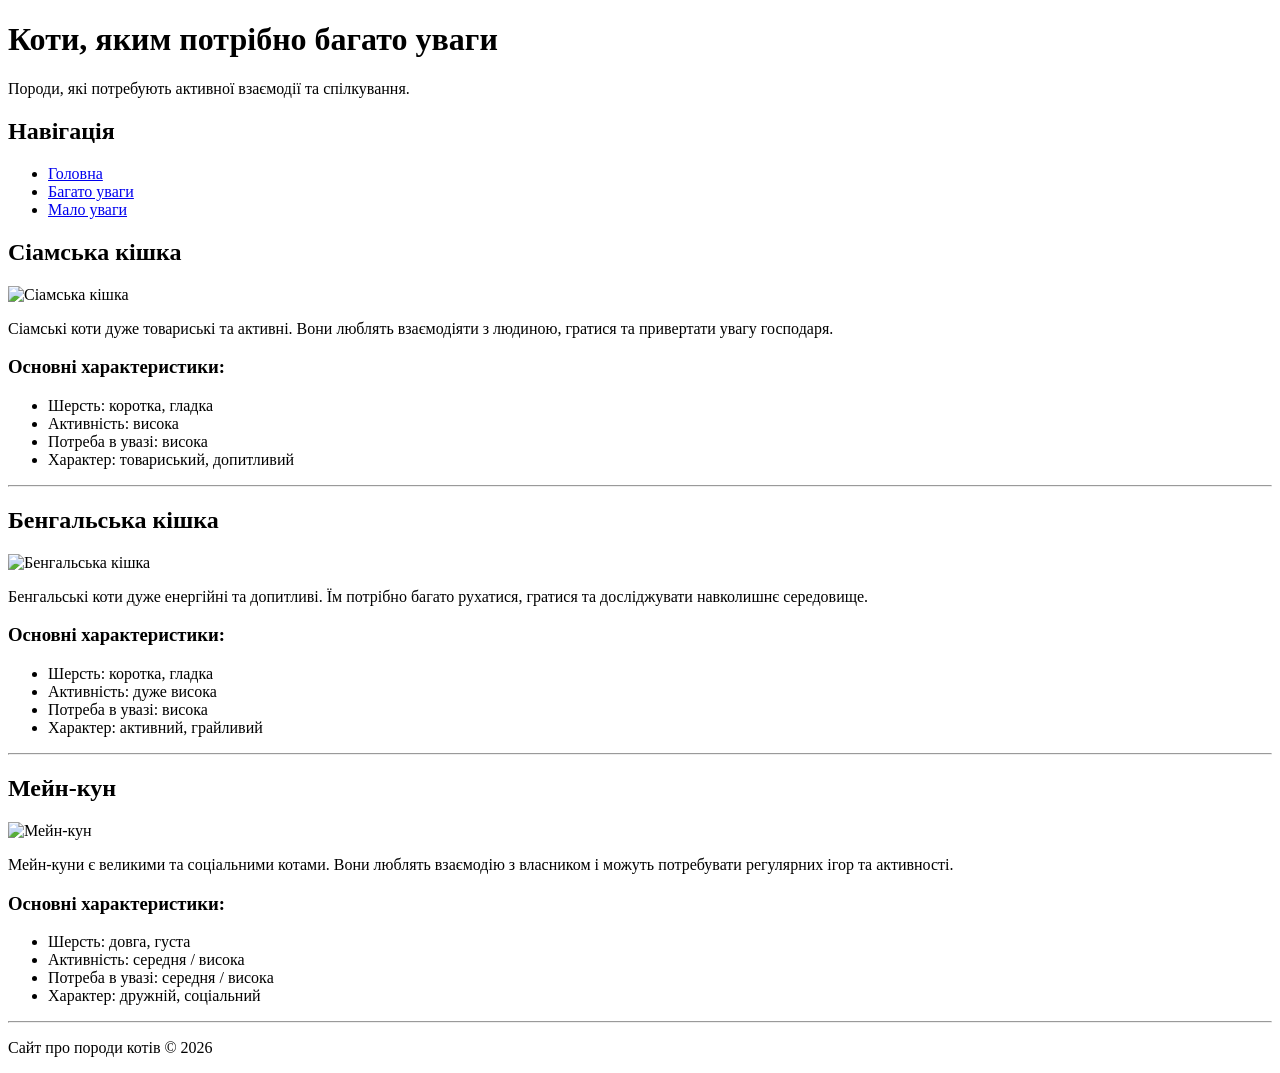
==== high-attention.html @ 2200c837 "Initial commit" ====
<!DOCTYPE html>
<html lang="uk">

<head>
    <meta charset="UTF-8">
    <title>Коти, яким потрібно багато уваги</title>
</head>

<body>

    <!-- Верхній колонтитул -->
    <div id="header">

        <h1>Коти, яким потрібно багато уваги</h1>

        <p>
            Породи, які потребують активної взаємодії та спілкування.
        </p>

    </div>

    <!-- Основна область сторінки -->
    <div id="page">

        <!-- Бокова колонка -->
        <div id="sidebar">

            <h2>Навігація</h2>

            <ul>
                <li>
                    <a href="index.html">Головна</a>
                </li>

                <li>
                    <a href="high-attention.html">
                        Багато уваги
                    </a>
                </li>

                <li>
                    <a href="low-attention.html">
                        Мало уваги
                    </a>
                </li>
            </ul>

        </div>

        <!-- Основний вміст -->
        <div id="content">

            <h2>Сіамська кішка</h2>

            <img src="https://commons.wikimedia.org/wiki/Special:FilePath/Siamese_cat.jpg"
                 alt="Сіамська кішка"
                 width="400">

            <p>
                Сіамські коти дуже товариські та активні.
                Вони люблять взаємодіяти з людиною, гратися
                та привертати увагу господаря.
            </p>

            <h3>Основні характеристики:</h3>

            <ul>
                <li>Шерсть: коротка, гладка</li>
                <li>Активність: висока</li>
                <li>Потреба в увазі: висока</li>
                <li>Характер: товариський, допитливий</li>
            </ul>

            <hr>

            <h2>Бенгальська кішка</h2>

            <img src="https://commons.wikimedia.org/wiki/Special:FilePath/Bengal_cat.JPG"
                 alt="Бенгальська кішка"
                 width="400">

            <p>
                Бенгальські коти дуже енергійні та допитливі.
                Їм потрібно багато рухатися, гратися та
                досліджувати навколишнє середовище.
            </p>

            <h3>Основні характеристики:</h3>

            <ul>
                <li>Шерсть: коротка, гладка</li>
                <li>Активність: дуже висока</li>
                <li>Потреба в увазі: висока</li>
                <li>Характер: активний, грайливий</li>
            </ul>

            <hr>

            <h2>Мейн-кун</h2>

            <img src="https://commons.wikimedia.org/wiki/Special:FilePath/Maine_coon_cat.jpg"
                 alt="Мейн-кун"
                 width="400">

            <p>
                Мейн-куни є великими та соціальними котами.
                Вони люблять взаємодію з власником і можуть
                потребувати регулярних ігор та активності.
            </p>

            <h3>Основні характеристики:</h3>

            <ul>
                <li>Шерсть: довга, густа</li>
                <li>Активність: середня / висока</li>
                <li>Потреба в увазі: середня / висока</li>
                <li>Характер: дружній, соціальний</li>
            </ul>

        </div>

    </div>

    <!-- Нижній колонтитул -->
    <div id="footer">

        <hr>

        <p>
            Сайт про породи котів &copy; 2026
        </p>

    </div>

</body>

</html>
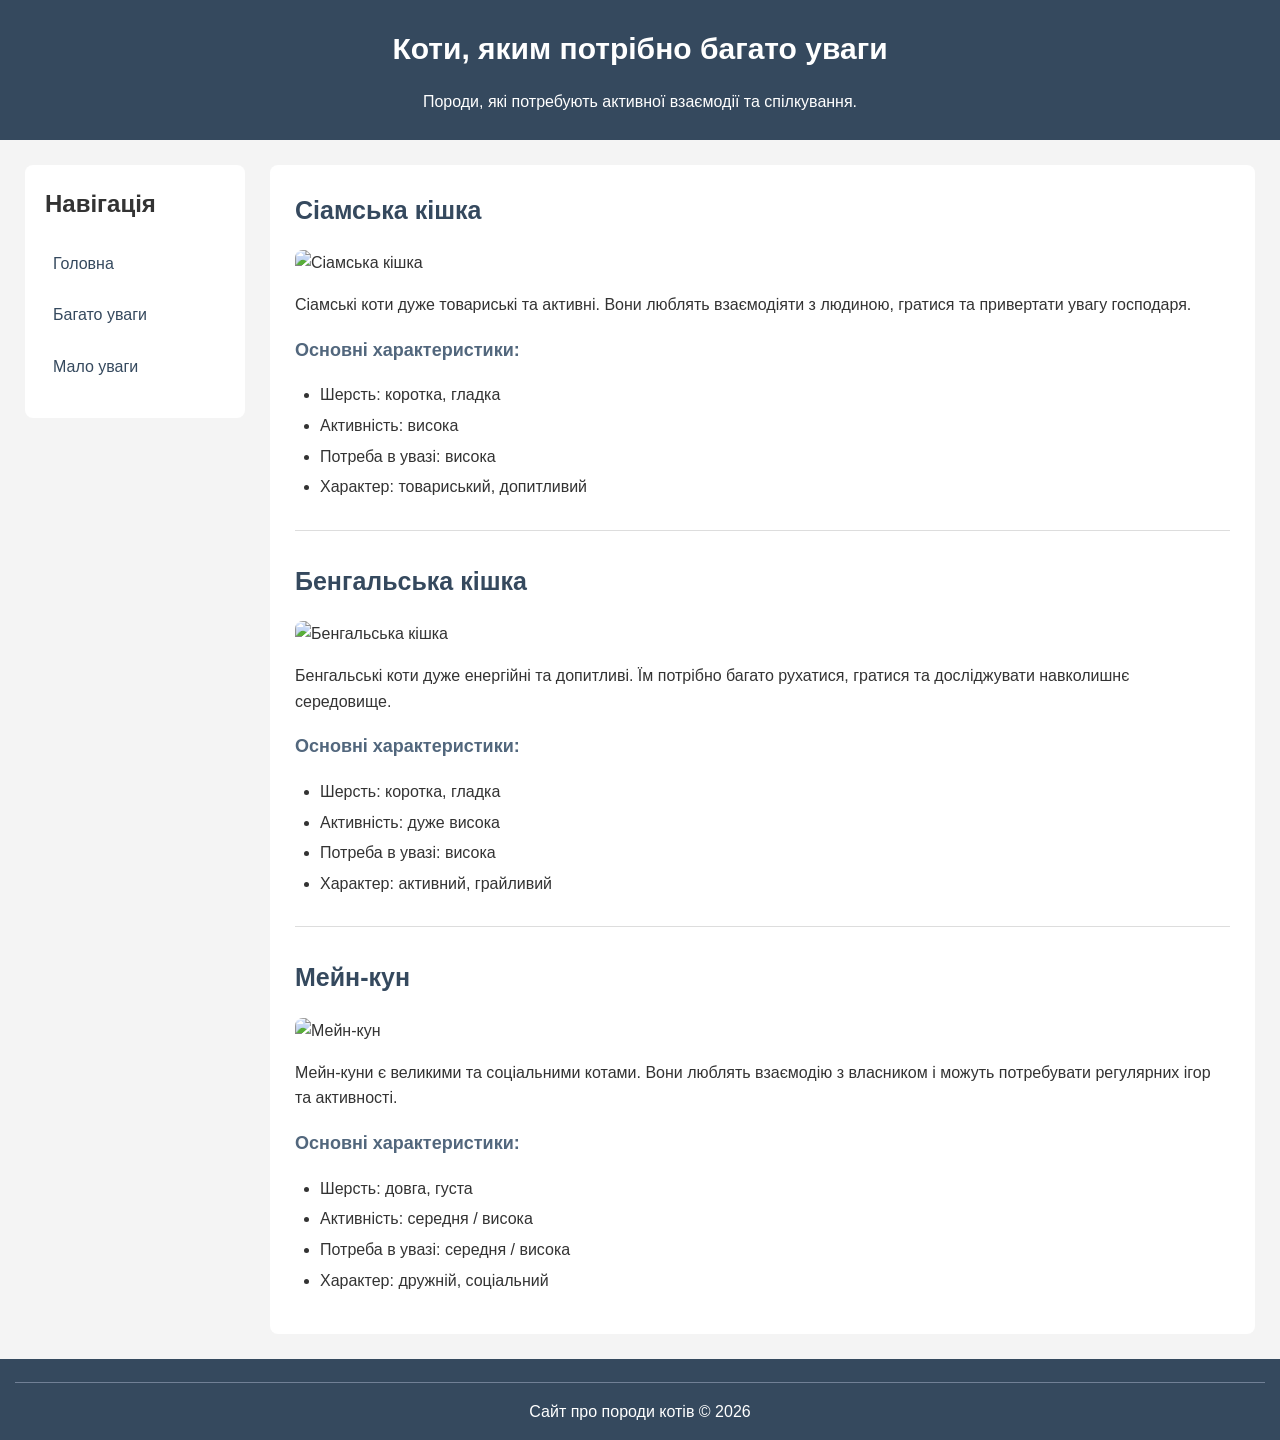
==== commit 562bedc2: "lab-4-changes added style.css file added css classes and linked style.css to html files" ====
--- a/high-attention.html
+++ b/high-attention.html
@@ -1,45 +1,49 @@
+
 <!DOCTYPE html>
 <html lang="uk">
 
 <head>
     <meta charset="UTF-8">
     <title>Коти, яким потрібно багато уваги</title>
+    <link rel="stylesheet" href="style.css">
 </head>
 
-<body>
+<body class="page-body">
 
     <!-- Верхній колонтитул -->
-    <div id="header">
+    <div id="header" class="header">
 
-        <h1>Коти, яким потрібно багато уваги</h1>
+        <h1 class="header-title">
+            Коти, яким потрібно багато уваги
+        </h1>
 
-        <p>
+        <p class="header-description">
             Породи, які потребують активної взаємодії та спілкування.
         </p>
 
     </div>
 
     <!-- Основна область сторінки -->
-    <div id="page">
+    <div id="page" class="page-layout">
 
         <!-- Бокова колонка -->
-        <div id="sidebar">
+        <div id="sidebar" class="sidebar">
 
-            <h2>Навігація</h2>
+            <h2 class="sidebar-title">Навігація</h2>
 
-            <ul>
-                <li>
-                    <a href="index.html">Головна</a>
+            <ul class="nav-list">
+                <li class="nav-item">
+                    <a class="nav-link" href="index.html">Головна</a>
                 </li>
 
-                <li>
-                    <a href="high-attention.html">
+                <li class="nav-item">
+                    <a class="nav-link" href="high-attention.html">
                         Багато уваги
                     </a>
                 </li>
 
-                <li>
-                    <a href="low-attention.html">
+                <li class="nav-item">
+                    <a class="nav-link" href="low-attention.html">
                         Мало уваги
                     </a>
                 </li>
@@ -48,69 +52,72 @@
         </div>
 
         <!-- Основний вміст -->
-        <div id="content">
+        <div id="content" class="content">
 
-            <h2>Сіамська кішка</h2>
+            <h2 class="cat-title">Сіамська кішка</h2>
 
-            <img src="https://commons.wikimedia.org/wiki/Special:FilePath/Siamese_cat.jpg"
+            <img class="cat-image"
+                 src="https://commons.wikimedia.org/wiki/Special:FilePath/Siamese_cat.jpg"
                  alt="Сіамська кішка"
                  width="400">
 
-            <p>
+            <p class="cat-description">
                 Сіамські коти дуже товариські та активні.
                 Вони люблять взаємодіяти з людиною, гратися
                 та привертати увагу господаря.
             </p>
 
-            <h3>Основні характеристики:</h3>
+            <h3 class="characteristics-title">Основні характеристики:</h3>
 
-            <ul>
+            <ul class="characteristics-list">
                 <li>Шерсть: коротка, гладка</li>
                 <li>Активність: висока</li>
                 <li>Потреба в увазі: висока</li>
                 <li>Характер: товариський, допитливий</li>
             </ul>
 
-            <hr>
+            <hr class="cat-divider">
 
-            <h2>Бенгальська кішка</h2>
+            <h2 class="cat-title">Бенгальська кішка</h2>
 
-            <img src="https://commons.wikimedia.org/wiki/Special:FilePath/Bengal_cat.JPG"
+            <img class="cat-image"
+                 src="https://commons.wikimedia.org/wiki/Special:FilePath/Bengal_cat.JPG"
                  alt="Бенгальська кішка"
                  width="400">
 
-            <p>
+            <p class="cat-description">
                 Бенгальські коти дуже енергійні та допитливі.
                 Їм потрібно багато рухатися, гратися та
                 досліджувати навколишнє середовище.
             </p>
 
-            <h3>Основні характеристики:</h3>
+            <h3 class="characteristics-title">Основні характеристики:</h3>
 
-            <ul>
+            <ul class="characteristics-list">
                 <li>Шерсть: коротка, гладка</li>
                 <li>Активність: дуже висока</li>
                 <li>Потреба в увазі: висока</li>
                 <li>Характер: активний, грайливий</li>
             </ul>
 
-            <hr>
+            <hr class="cat-divider">
 
-            <h2>Мейн-кун</h2>
+            <h2 class="cat-title">Мейн-кун</h2>
 
-            <img src="https://commons.wikimedia.org/wiki/Special:FilePath/Maine_coon_cat.jpg"
+            <img class="cat-image"
+                 src="https://commons.wikimedia.org/wiki/Special:FilePath/Maine_coon_cat.jpg"
                  alt="Мейн-кун"
                  width="400">
 
-            <p>
+            <p class="cat-description">
                 Мейн-куни є великими та соціальними котами.
                 Вони люблять взаємодію з власником і можуть
                 потребувати регулярних ігор та активності.
             </p>
 
-            <h3>Основні характеристики:</h3>
+            <h3 class="characteristics-title">Основні характеристики:</h3>
 
-            <ul>
+            <ul class="characteristics-list">
                 <li>Шерсть: довга, густа</li>
                 <li>Активність: середня / висока</li>
                 <li>Потреба в увазі: середня / висока</li>
@@ -122,11 +129,11 @@
     </div>
 
     <!-- Нижній колонтитул -->
-    <div id="footer">
+    <div id="footer" class="footer">
 
-        <hr>
+        <hr class="footer-divider">
 
-        <p>
+        <p class="footer-text">
             Сайт про породи котів &copy; 2026
         </p>
 
@@ -134,4 +141,4 @@
 
 </body>
 
-</html>+</html>
--- a/style.css
+++ b/style.css
@@ -0,0 +1,157 @@
+
+/* Загальне оформлення сторінки */
+.page-body {
+    margin: 0;
+    font-family: Arial, sans-serif;
+    background-color: #f4f4f4;
+    color: #333333;
+    line-height: 1.6;
+}
+
+/* Верхній колонтитул */
+.header {
+    background-color: #35495e;
+    color: white;
+    text-align: center;
+    padding: 25px;
+}
+
+.header-title {
+    margin: 0;
+    font-size: 30px;
+}
+
+.header-description {
+    margin-bottom: 0;
+    font-size: 16px;
+}
+
+/* Основна область сторінки */
+.page-layout {
+    display: flex;
+    align-items: flex-start;
+    gap: 25px;
+    padding: 25px;
+}
+
+/* Бокова колонка */
+.sidebar {
+    width: 220px;
+    flex-shrink: 0;
+    background-color: white;
+    padding: 20px;
+    border-radius: 8px;
+    box-sizing: border-box;
+}
+
+.sidebar-title {
+    margin-top: 0;
+}
+
+.nav-list {
+    list-style-type: none;
+    padding: 0;
+    margin: 0;
+}
+
+.nav-item {
+    margin-bottom: 10px;
+}
+
+.nav-link {
+    display: block;
+    padding: 8px;
+    color: #35495e;
+    text-decoration: none;
+    border-radius: 4px;
+}
+
+.nav-link:hover {
+    background-color: #e5eaf0;
+    color: #1d3557;
+}
+
+/* Основний вміст */
+.content {
+    flex: 1;
+    min-width: 0;
+    background-color: white;
+    padding: 25px;
+    border-radius: 8px;
+}
+
+.cat-title {
+    color: #35495e;
+    font-size: 25px;
+    margin-top: 0;
+}
+
+.cat-image {
+    display: block;
+    width: 100%;
+    max-width: 400px;
+    height: auto;
+    border-radius: 8px;
+    margin-bottom: 15px;
+}
+
+.cat-description {
+    font-size: 16px;
+}
+
+.characteristics-title {
+    font-size: 18px;
+    color: #52677d;
+}
+
+.characteristics-list {
+    padding-left: 25px;
+}
+
+.characteristics-list li {
+    margin-bottom: 5px;
+}
+
+.cat-divider {
+    border: none;
+    border-top: 1px solid #dddddd;
+    margin: 30px 0;
+}
+
+/* Нижній колонтитул */
+.footer {
+    background-color: #35495e;
+    color: white;
+    text-align: center;
+    padding: 15px;
+}
+
+.footer-divider {
+    border: none;
+    border-top: 1px solid #718096;
+}
+
+.footer-text {
+    margin-bottom: 0;
+}
+
+/* Адаптація для вузьких екранів */
+@media (max-width: 700px) {
+    .page-layout {
+        flex-direction: column;
+        padding: 15px;
+    }
+
+    .sidebar {
+        width: 100%;
+    }
+
+    .content {
+        width: 100%;
+        padding: 15px;
+    }
+
+    .header-title {
+        font-size: 24px;
+    }
+}
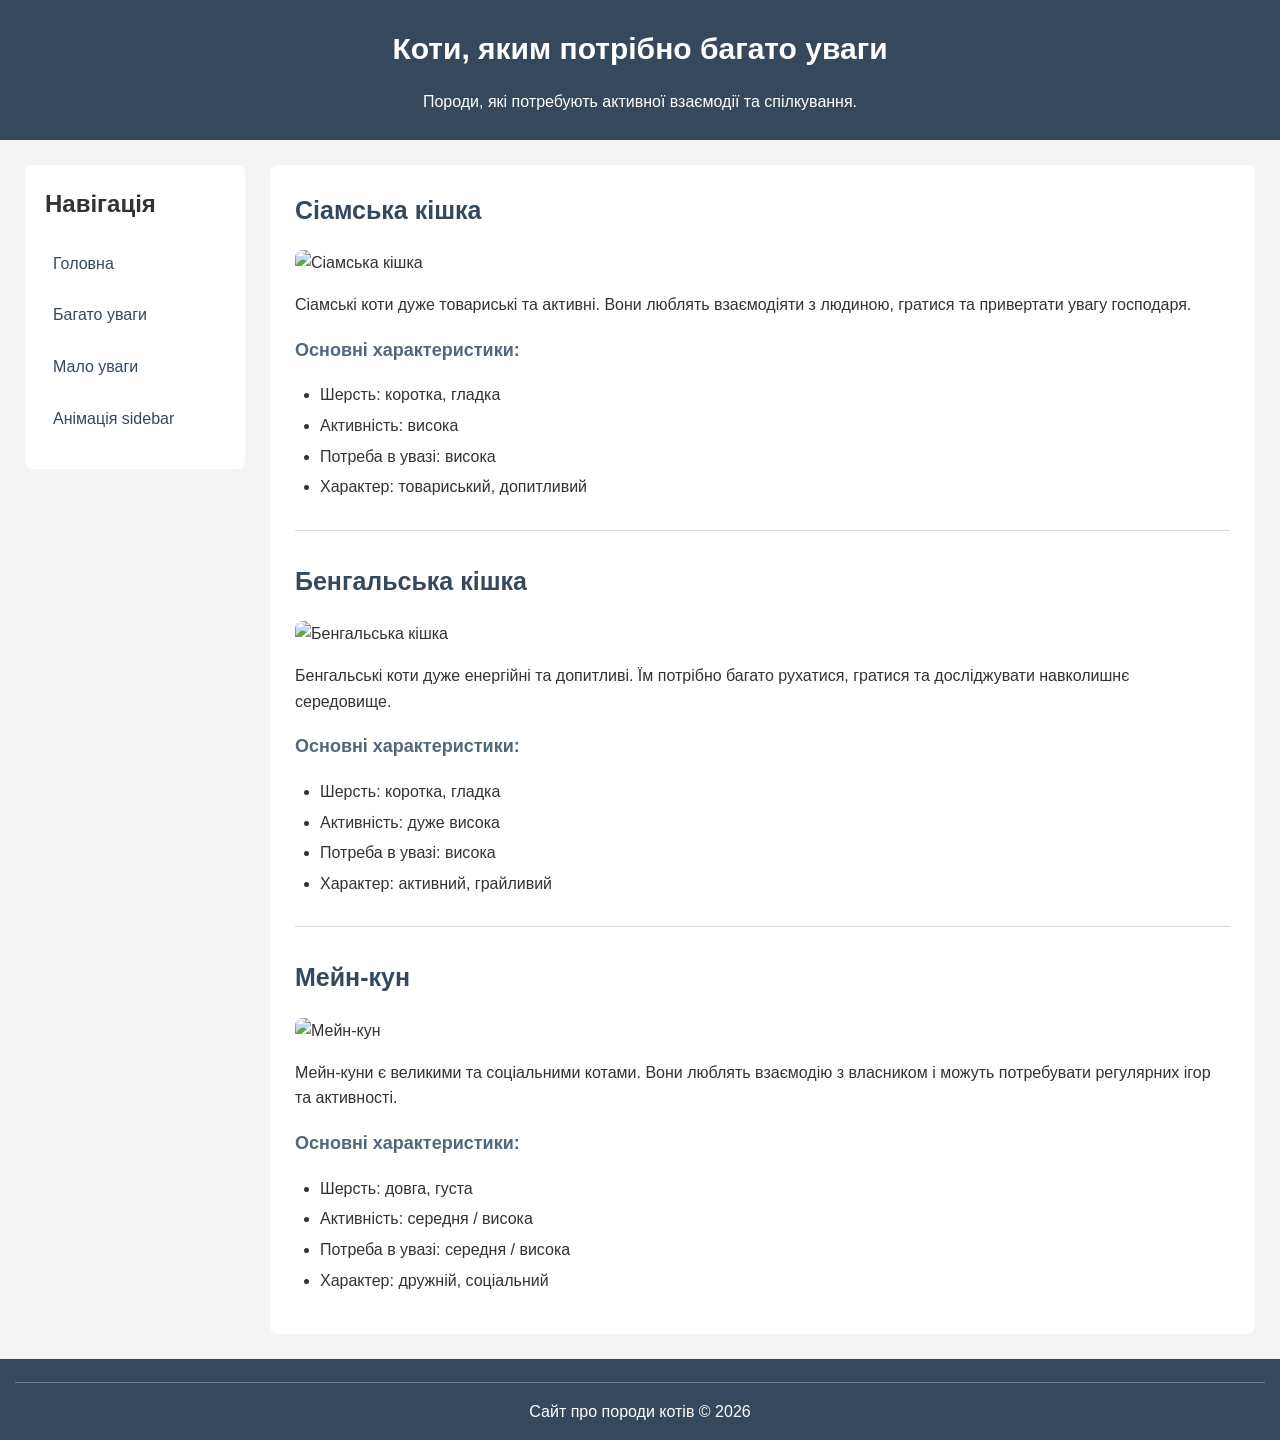
==== commit 09f81fc0: "lab5" ====
--- a/high-attention.html
+++ b/high-attention.html
@@ -45,6 +45,12 @@
                 <li class="nav-item">
                     <a class="nav-link" href="low-attention.html">
                         Мало уваги
+                    </a>
+                </li>
+
+                <li class="nav-item">
+                    <a class="nav-link" href="animation.html">
+                        Анімація sidebar
                     </a>
                 </li>
             </ul>
